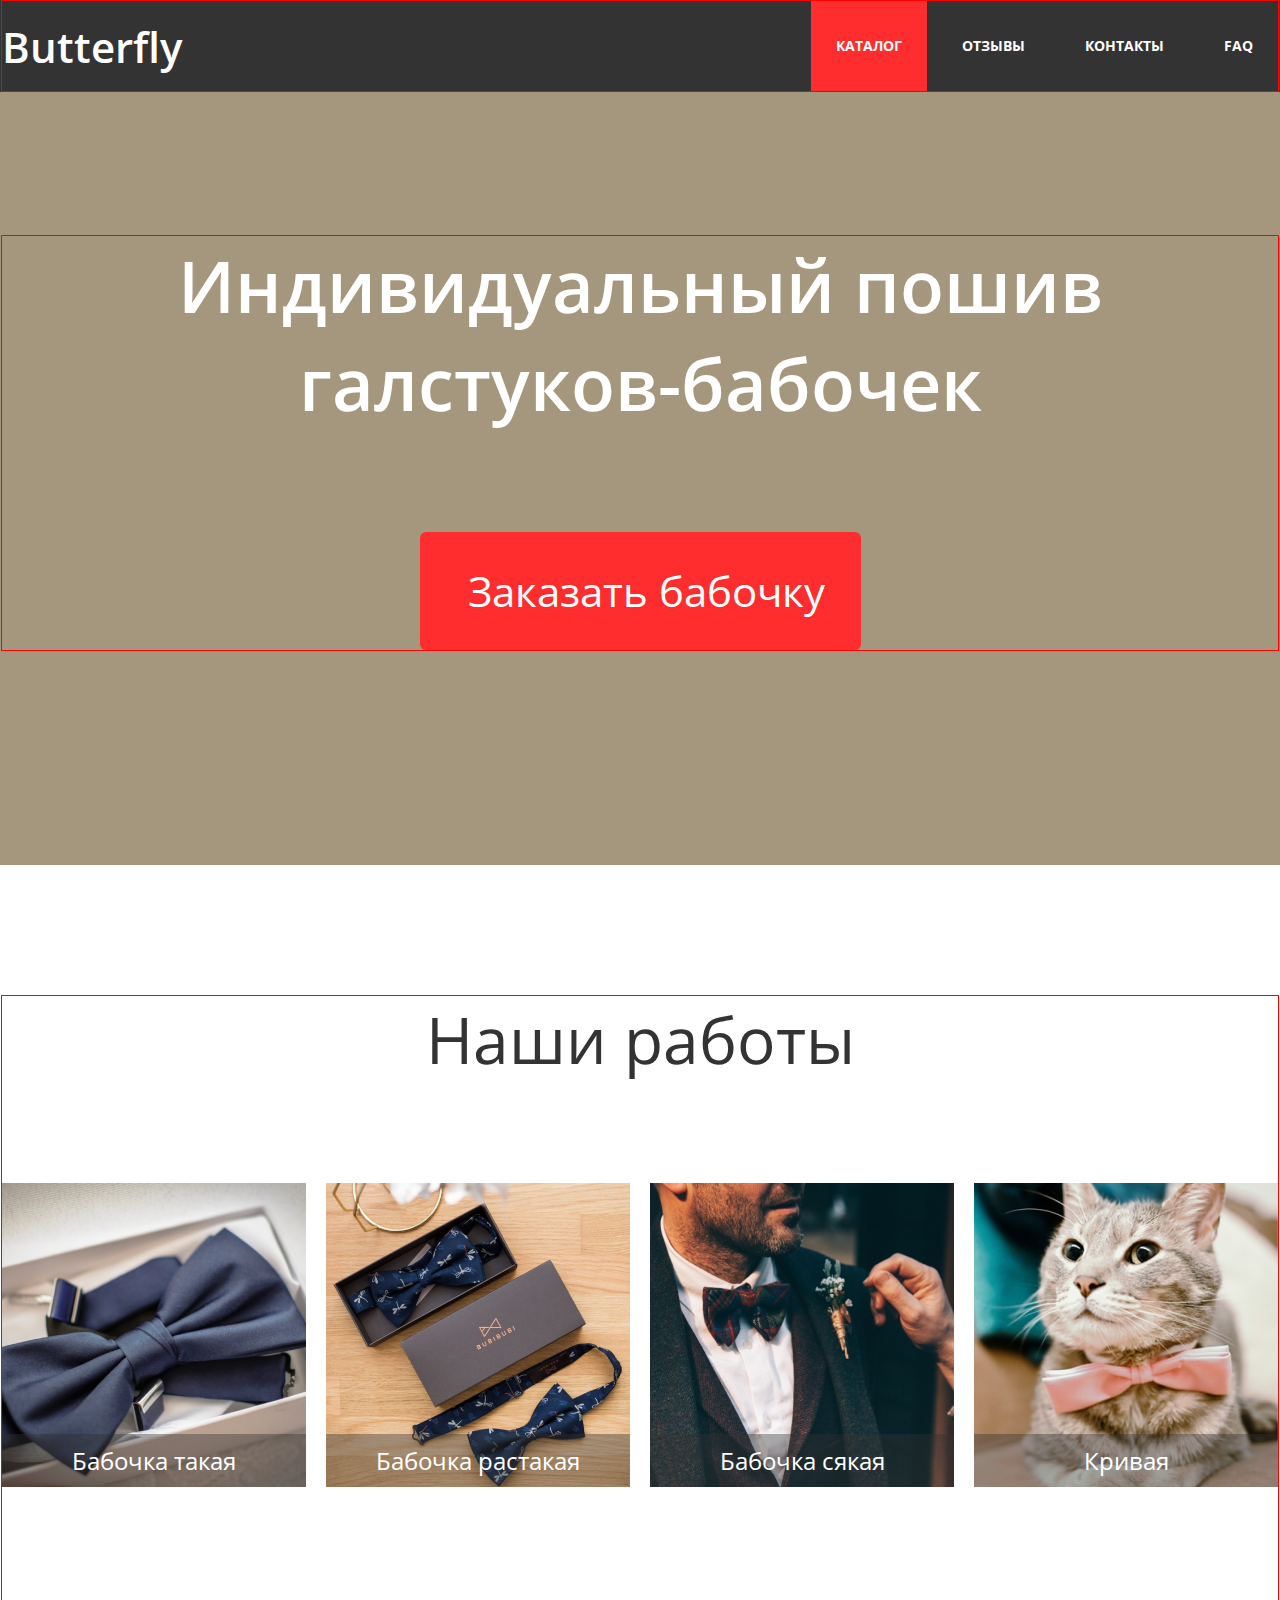
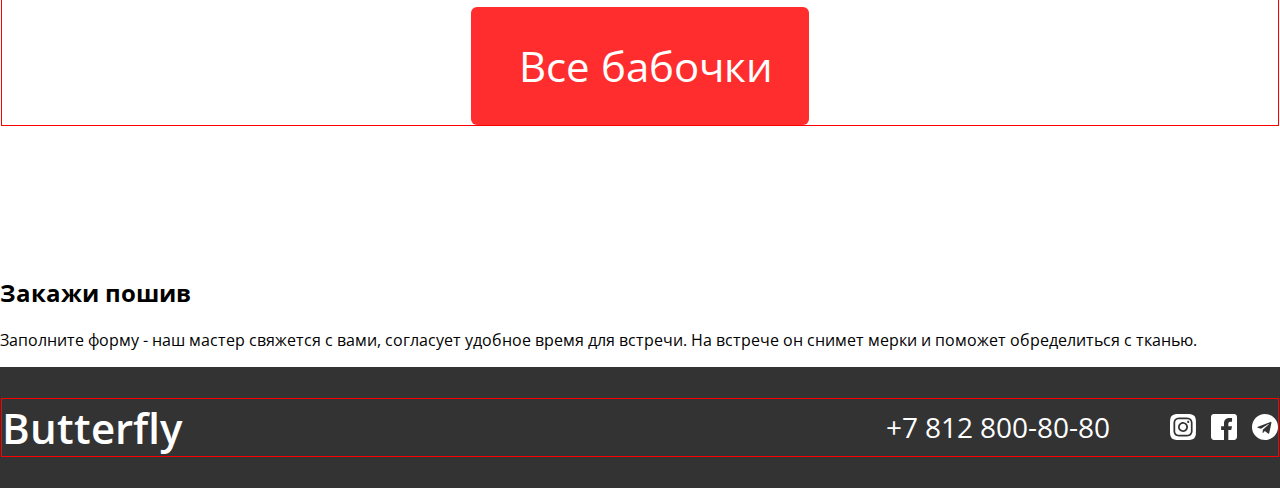
==== www/index.html @ 7765f3e4 "Доделал основную страницу,кроме блока с формой" ====
<!doctype html>
<html lang="ru">

<head>
  <meta charset="UTF-8">
  <meta name="viewport" content="width=device-width, initial-scale=1.0">
  <title>Butterfly</title>
  <link rel="stylesheet" href="style/style.css">
</head>

<body>
  <header class="header">
    <div class="header-inner">
      <div class="header-wrap">
        <a href="#" class="logo">Butterfly</a>
        <nav class="main-nav">
          <ul>
            <li><a href="">Каталог</a></li>
            <li><a href="">Отзывы</a></li>
            <li><a href="">Контакты</a></li>
            <li><a href="">FAQ</a></li>
          </ul>
        </nav>
      </div>
    </div>

  </header>

  <main>
    <section class="promo">
      <div class="promo-fade">
        <div class="promo-inner">
          <h1 class="promo-title">Индивидуальный пошив галстуков-бабочек</h1>
          <a href="#" class="btn">Заказать бабочку</a>
        </div>
      </div>

    </section>

    <section class="portfolio">
      <div class="portfolio-inner">
        <h2 class="portfolio-title">Наши работы</h2>
        <div class="portfolio-visual">
          <figure class="portfolio-figure">
            <img src="images/one-butterfly.png" alt="одна синяя галстук-бабочка" class="portfolio-image">
            <figcaption class="portfolio-desc">Бабочка такая</figcaption>
          </figure>
          <figure class="portfolio-figure">
            <img src="images/two-butterfly.jpg" alt="две синие галстук-бабочки" class="portfolio-image">
            <figcaption class="portfolio-desc">Бабочка растакая</figcaption>
          </figure>
          <figure class="portfolio-figure">
            <img src="images/men-butterfly.png" alt="мужчина в галстук-бабочке" class="portfolio-image">
            <figcaption class="portfolio-desc">Бабочка сякая</figcaption>
          </figure>
          <figure class="portfolio-figure">
            <img src="images/cat-butterfly.png" alt="кот в галстук-бабочке" class="portfolio-image">
            <figcaption class="portfolio-desc">Кривая</figcaption>
          </figure>
        </div>

      <a href="#" class="btn">Все бабочки</a>
      </div>
    </section>

    <section class="order">
      <h2>Закажи пошив</h2>
      <p>Заполните форму - наш мастер свяжется с вами, согласует удобное время для встречи. На встрече он снимет мерки и
        поможет обределиться с тканью.</p>

    </section>
  </main>



  <footer class="footer">
    <div class="footer-inner">
      <div class="footer-wrap">
        <a href="#" class="logo">Butterfly</a>
        <a href="tel: +78008000000" class="phone">+7 812 800-80-80</a>
        <ul class="social">
          <li class="social-item">
            <a href="#" class="social-link" style="background-image: url(images/icon-instagram.svg);">
              <span class="social-text">Наш аккаунт в Инстаграмм</span>
            </a>
          </li>
          <li class="social-item">
            <a href="#" class="social-link" style="background-image: url(images/icon-facebook.svg);">
              <span class="social-text">Наш аккаунт в Facebook</span>
            </a>
          </li>
          <li class="social-item">
            <a href="#" class="social-link" style="background-image: url(images/icon-telegram.svg);">
              <span class="social-text">Наш аккаунт в Telegram</span>
            </a>
          </li>
      </div>
    </div>

  </footer>

  <script src="scripts/script.js"></script>
</body>

</html>
---- www/style/style.css ----
/* open-sans-regular - latin_cyrillic */
@font-face {
  font-family: "Open Sans";
  font-style: normal;
  font-weight: 400;
  src: local(""), url("../fonts/open-sans-v27-latin_cyrillic-regular.woff2") format("woff2"), url("../fonts/open-sans-v27-latin_cyrillic-regular.woff") format("woff");
  /* Chrome 6+, Firefox 3.6+, IE 9+, Safari 5.1+ */
}
/* open-sans-600 - latin_cyrillic */
@font-face {
  font-family: "Open Sans";
  font-style: normal;
  font-weight: 600;
  src: local(""), url("../fonts/open-sans-v27-latin_cyrillic-600.woff2") format("woff2"), url("../fonts/open-sans-v27-latin_cyrillic-600.woff") format("woff");
  /* Chrome 6+, Firefox 3.6+, IE 9+, Safari 5.1+ */
}
/* open-sans-700 - latin_cyrillic */
@font-face {
  font-family: "Open Sans";
  font-style: normal;
  font-weight: 700;
  src: local(""), url("../fonts/open-sans-v27-latin_cyrillic-700.woff2") format("woff2"), url("../fonts/open-sans-v27-latin_cyrillic-700.woff") format("woff");
  /* Chrome 6+, Firefox 3.6+, IE 9+, Safari 5.1+ */
}
* {
  box-sizing: border-box;
}

body {
  margin: 0;
  font-family: "Open Sans", Arial, "Helvetica Neue", Helvetica, sans-serif;
}

img {
  display: block;
}

body {
  font-family: "Open Sans", Arial, "Helvetica Neue", Helvetica, sans-serif;
}

.header {
  position: fixed;
  top: 0;
  left: 0;
  z-index: 1000;
  width: 100%;
  background-color: #333333;
  color: #FFF;
}

.header-inner {
  width: 1278px;
  margin: 0 auto;
  border: 1px solid red;
}

.header-wrap {
  display: flex;
  align-items: center;
}

.logo {
  margin-right: auto;
  font-weight: 600;
  font-size: 42px;
  line-height: 57px;
  color: inherit;
  text-decoration: none;
}

.main-nav ul {
  display: flex;
  margin: 0;
  padding: 0;
  list-style: none;
}
.main-nav li {
  padding: 33px 25px;
  margin-left: 10px;
}
.main-nav li:first-child {
  margin-left: 0;
  background-color: #FF2D2D;
}
.main-nav a {
  font-weight: 700;
  font-size: 14px;
  line-height: 24px;
  color: inherit;
  text-decoration: none;
  text-transform: uppercase;
}

.promo {
  padding-top: 235px;
  padding-bottom: 214px;
  background-color: #a5977d;
  text-align: center;
}

.promo-inner {
  width: 1278px;
  margin: 0 auto;
  border: 1px solid red;
}

.promo-title {
  margin: 0 0 100px;
  font-weight: 600;
  font-size: 72px;
  line-height: 98px;
  color: #FFF;
}

.btn {
  display: inline-block;
  padding: 30px 36px 31px 48px;
  font-size: 42px;
  line-height: 57px;
  color: #FFF;
  background-color: #FF2D2D;
  border-radius: 6px;
  text-decoration: none;
}

.portfolio {
  padding: 130px 0;
  text-align: center;
}

.portfolio-inner {
  width: 1278px;
  margin: 0 auto;
  border: 1px solid red;
}

.portfolio-title {
  margin: 0;
  font-family: "Open Sans", Arial, "Helvetica Neue", Helvetica, sans-serif;
  font-weight: 400;
  font-size: 64px;
  line-height: 87px;
  text-align: center;
  color: #333333;
}

.portfolio-visual {
  display: flex;
  justify-content: space-between;
  margin-top: 100px;
  margin-bottom: 120px;
}

.portfolio-figure {
  position: relative;
  margin: 0;
}

.portfolio-desc {
  position: absolute;
  left: 0;
  bottom: 0;
  width: 100%;
  padding: 10px 15px;
  font-size: 24px;
  line-height: 33px;
  background-color: rgba(51, 51, 51, 0.4);
  color: #FFF;
}

.footer {
  padding: 31px 0;
  color: #FFF;
  background-color: #333333;
}

.footer-inner {
  width: 1278px;
  margin: 0 auto;
  border: 1px solid red;
}

.footer-wrap {
  display: flex;
  align-items: center;
}

.phone {
  margin-right: 45px;
  font-size: 28px;
  line-height: 38px;
  text-decoration: none;
  color: inherit;
}

.social {
  display: flex;
  padding: 0;
  margin: 0;
  list-style: none;
}

.social-link {
  display: block;
  margin-left: 15px;
  width: 26px;
  height: 26px;
  background-repeat: no-repeat;
  background-size: contain;
  background-position: center;
}

.social-text {
  opacity: 0;
  font-size: 1px;
}
/*# sourceMappingURL=[data-uri] */
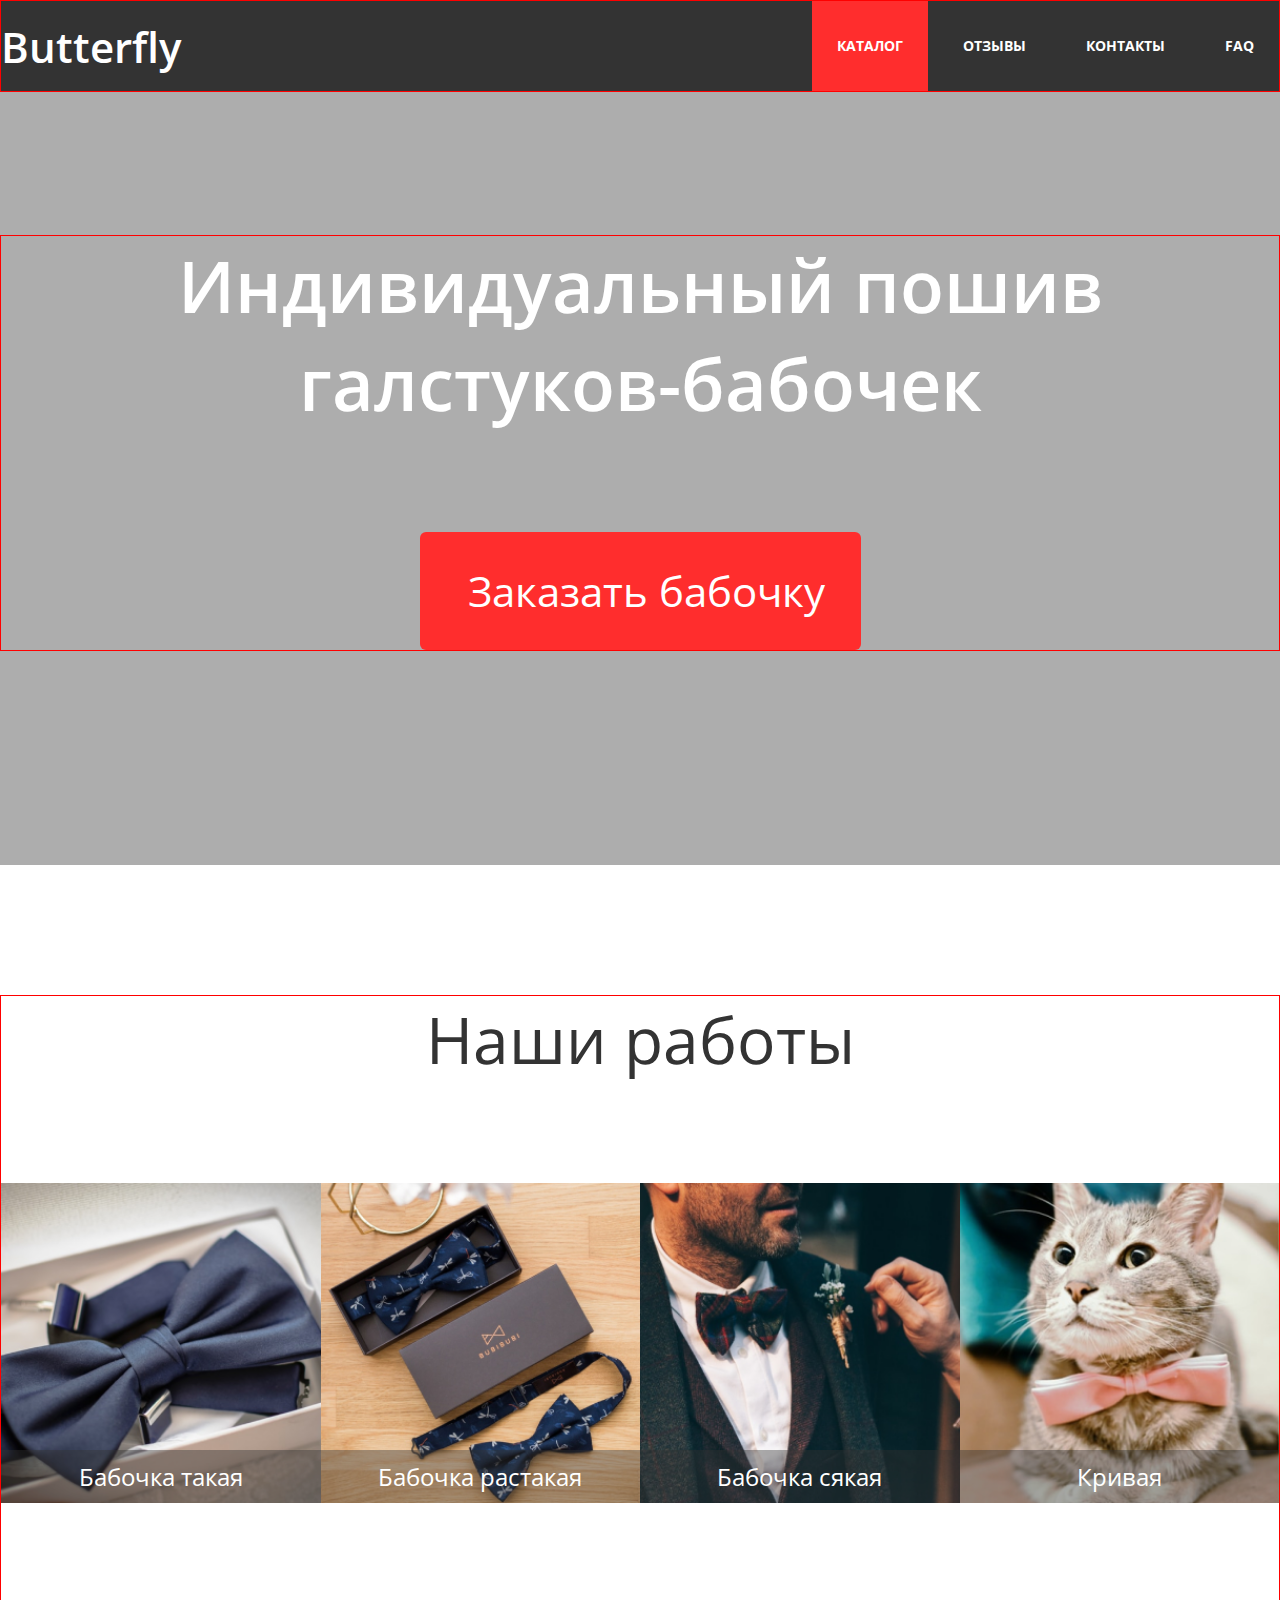
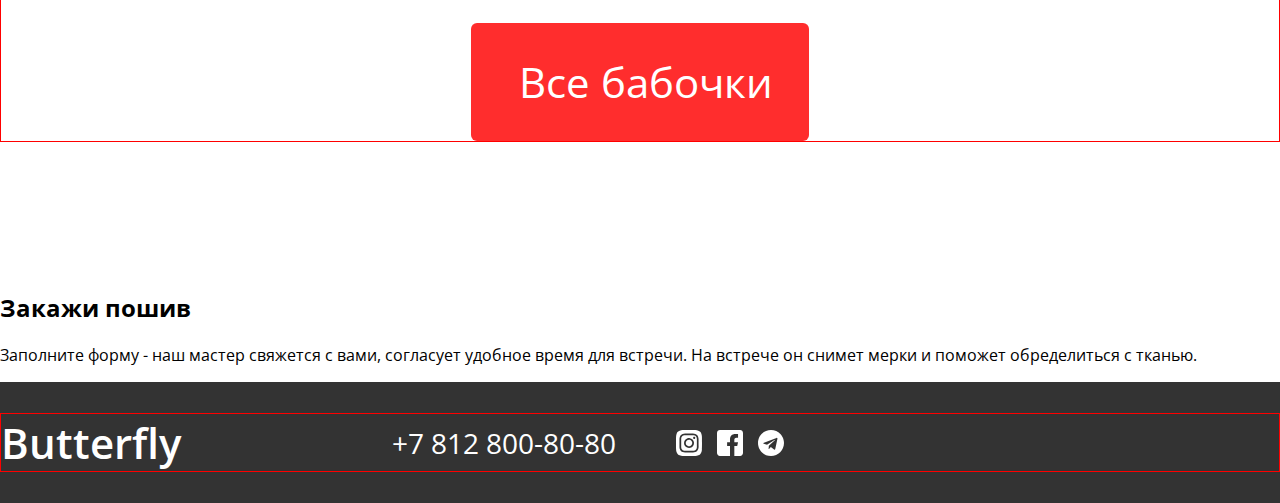
==== commit 9ea56cef: "сделал адаптив под планшет" ====
--- a/www/index.html
+++ b/www/index.html
@@ -21,6 +21,7 @@
             <li><a href="">FAQ</a></li>
           </ul>
         </nav>
+        <button class="burger">menu</button>
       </div>
     </div>
 
@@ -76,7 +77,7 @@
   <footer class="footer">
     <div class="footer-inner">
       <div class="footer-wrap">
-        <a href="#" class="logo">Butterfly</a>
+        <a href="#" class="logo logo-transparent">Butterfly</a>
         <a href="tel: +78008000000" class="phone">+7 812 800-80-80</a>
         <ul class="social">
           <li class="social-item">
--- a/www/style/style.css
+++ b/www/style/style.css
@@ -33,6 +33,7 @@
 
 img {
   display: block;
+  width: 100%;
 }
 
 body {
@@ -50,7 +51,7 @@
 }
 
 .header-inner {
-  width: 1278px;
+  max-width: 1293px;
   margin: 0 auto;
   border: 1px solid red;
 }
@@ -58,6 +59,15 @@
 .header-wrap {
   display: flex;
   align-items: center;
+}
+
+.burger {
+  display: none;
+}
+@media (max-width: 767px) {
+  .burger {
+    display: block;
+  }
 }
 
 .logo {
@@ -68,6 +78,23 @@
   color: inherit;
   text-decoration: none;
 }
+@media (max-width: 1279px) {
+  .logo {
+    margin-right: 122px;
+    font-size: 36px;
+    line-height: 49px;
+  }
+}
+@media (max-width: 767px) {
+  .logo {
+    font-size: 28px;
+    line-height: 38px;
+  }
+}
+
+.logo.logo-transparent {
+  margin-right: 211px;
+}
 
 .main-nav ul {
   display: flex;
@@ -93,14 +120,27 @@
 }
 
 .promo {
+  background-image: url(/images/bg-men-glasses.jpg);
+  background-repeat: no-repeat;
+  background-size: cover;
+  background-position: center;
+  text-align: center;
+}
+
+.promo-fade {
   padding-top: 235px;
   padding-bottom: 214px;
-  background-color: #a5977d;
-  text-align: center;
+  background: rgba(51, 51, 51, 0.4);
+}
+@media (max-width: 1279px) {
+  .promo-fade {
+    padding-top: 220px;
+    padding-bottom: 190px;
+  }
 }
 
 .promo-inner {
-  width: 1278px;
+  max-width: 1293px;
   margin: 0 auto;
   border: 1px solid red;
 }
@@ -112,9 +152,22 @@
   line-height: 98px;
   color: #FFF;
 }
+@media (max-width: 1279px) {
+  .promo-title {
+    font-size: 54px;
+    line-height: 74px;
+  }
+}
+@media (max-width: 767px) {
+  .promo-title {
+    font-size: 32px;
+    line-height: 44px;
+  }
+}
 
 .btn {
   display: inline-block;
+  text-align: center;
   padding: 30px 36px 31px 48px;
   font-size: 42px;
   line-height: 57px;
@@ -130,7 +183,7 @@
 }
 
 .portfolio-inner {
-  width: 1278px;
+  max-width: 1293px;
   margin: 0 auto;
   border: 1px solid red;
 }
@@ -144,6 +197,18 @@
   text-align: center;
   color: #333333;
 }
+@media (max-width: 1279px) {
+  .portfolio-title {
+    font-size: 60px;
+    line-height: 82px;
+  }
+}
+@media (max-width: 767px) {
+  .portfolio-title {
+    font-size: 36px;
+    line-height: 49px;
+  }
+}
 
 .portfolio-visual {
   display: flex;
@@ -151,8 +216,16 @@
   margin-top: 100px;
   margin-bottom: 120px;
 }
+@media (max-width: 1279px) {
+  .portfolio-visual {
+    display: flex;
+    flex-wrap: wrap;
+    margin: 80px 0;
+  }
+}
 
 .portfolio-figure {
+  flex-basis: 50%;
   position: relative;
   margin: 0;
 }
@@ -176,7 +249,7 @@
 }
 
 .footer-inner {
-  width: 1278px;
+  max-width: 1293px;
   margin: 0 auto;
   border: 1px solid red;
 }
@@ -192,6 +265,11 @@
   line-height: 38px;
   text-decoration: none;
   color: inherit;
+}
+@media (max-width: 1279px) {
+  .phone {
+    margin-right: 35px;
+  }
 }
 
 .social {
@@ -215,4 +293,4 @@
   opacity: 0;
   font-size: 1px;
 }
-/*# sourceMappingURL=[data-uri] */
+/*# sourceMappingURL=[data-uri] */
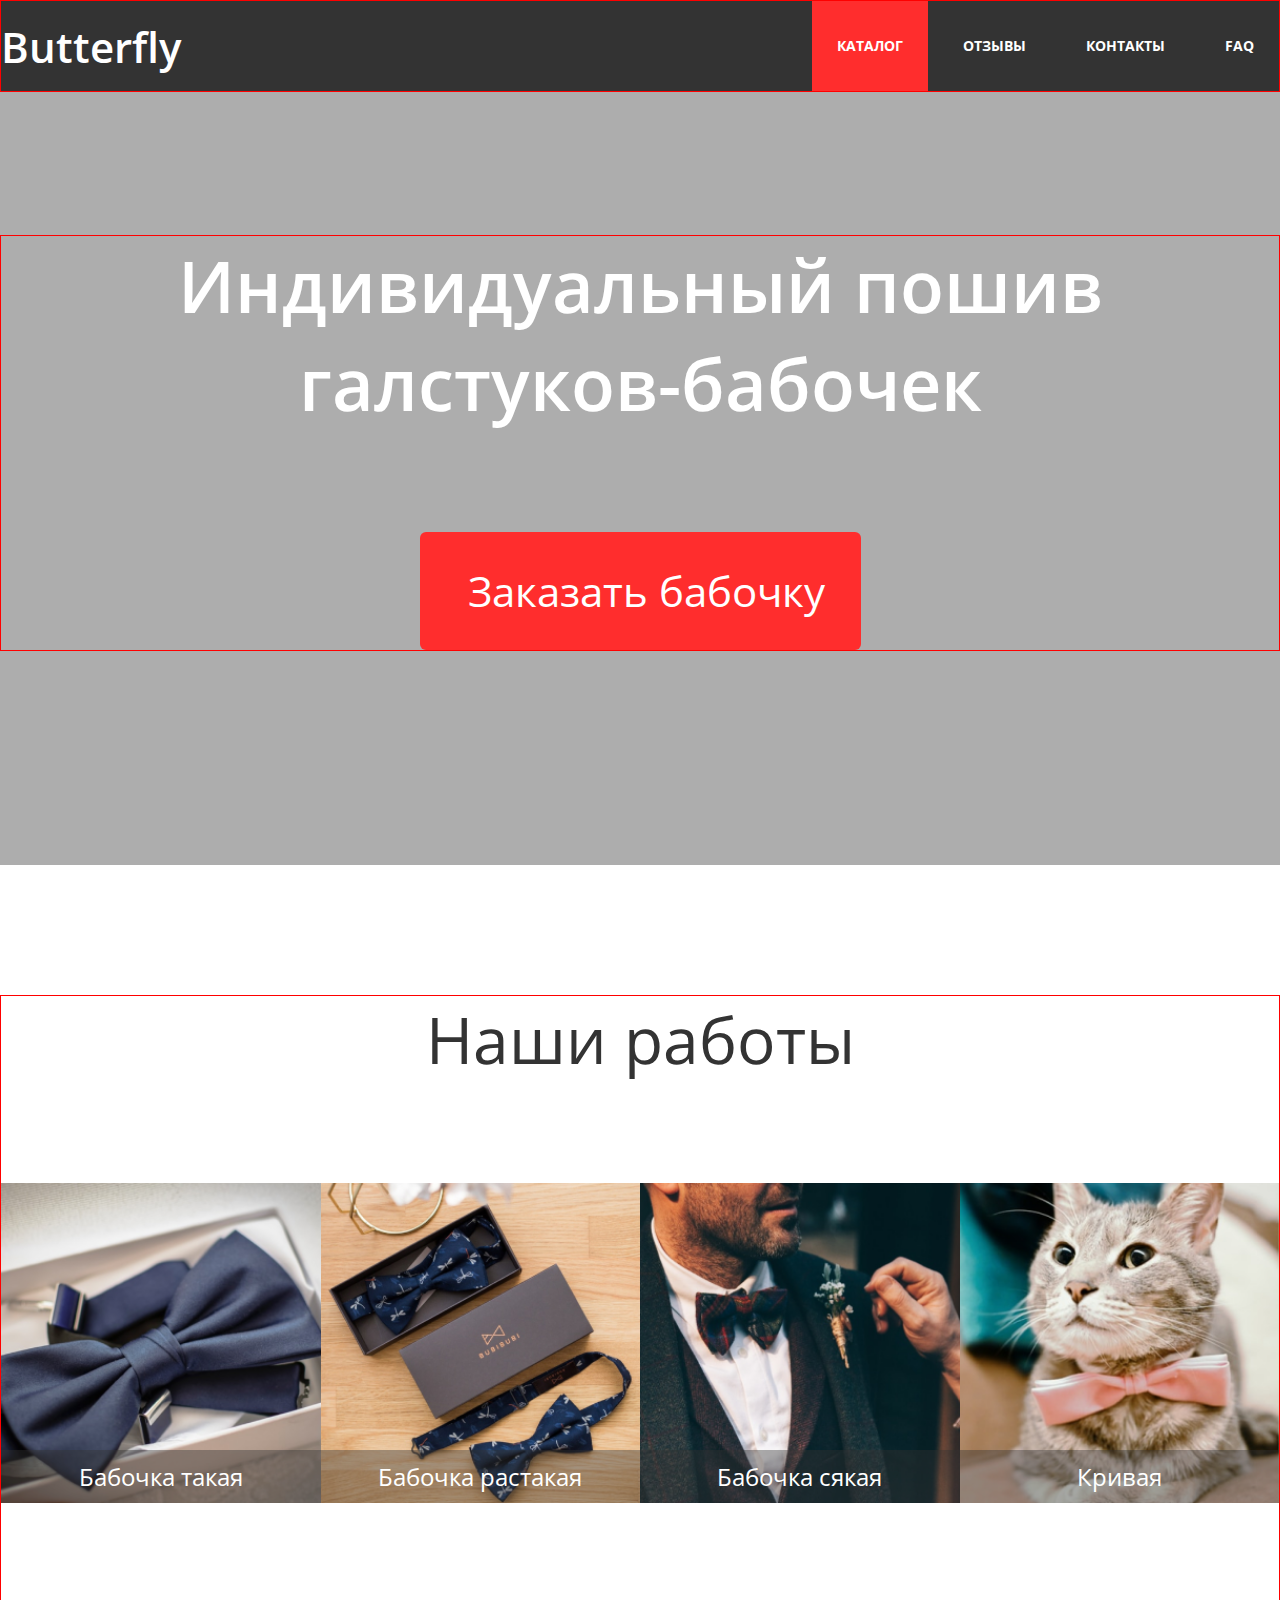
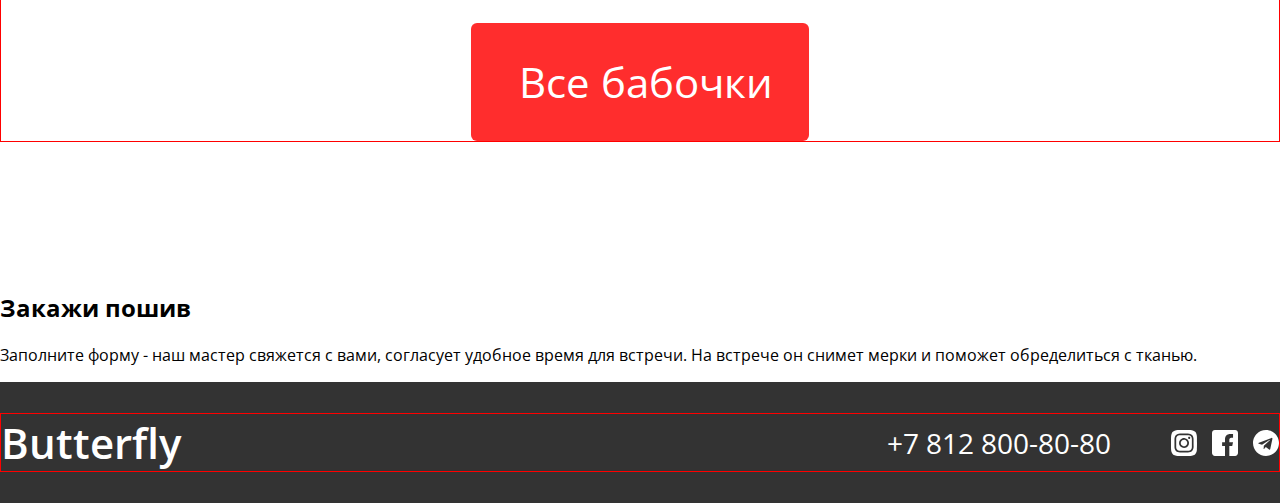
==== commit 0738cd1b: "почти закончил адаптив под моб.устр-ва" ====
--- a/www/index.html
+++ b/www/index.html
@@ -77,7 +77,7 @@
   <footer class="footer">
     <div class="footer-inner">
       <div class="footer-wrap">
-        <a href="#" class="logo logo-transparent">Butterfly</a>
+        <a href="#" class="logo">Butterfly</a>
         <a href="tel: +78008000000" class="phone">+7 812 800-80-80</a>
         <ul class="social">
           <li class="social-item">
--- a/www/style/style.css
+++ b/www/style/style.css
@@ -67,6 +67,7 @@
 @media (max-width: 767px) {
   .burger {
     display: block;
+    margin-left: auto;
   }
 }
 
@@ -80,35 +81,60 @@
 }
 @media (max-width: 1279px) {
   .logo {
-    margin-right: 122px;
     font-size: 36px;
     line-height: 49px;
   }
 }
 @media (max-width: 767px) {
   .logo {
+    margin: 0;
     font-size: 28px;
     line-height: 38px;
   }
 }
 
-.logo.logo-transparent {
-  margin-right: 211px;
-}
-
+@media (max-width: 767px) {
+  .main-nav {
+    position: absolute;
+    display: none;
+    top: 100%;
+    left: 0;
+    width: 100%;
+    padding: 15px 0 25px;
+    background-color: #333333;
+  }
+}
 .main-nav ul {
   display: flex;
   margin: 0;
   padding: 0;
   list-style: none;
+}
+@media (max-width: 767px) {
+  .main-nav ul {
+    display: initial;
+    text-align: center;
+  }
 }
 .main-nav li {
   padding: 33px 25px;
   margin-left: 10px;
 }
+@media (max-width: 767px) {
+  .main-nav li {
+    padding: 8px 25px;
+    margin-top: 10px;
+    margin-left: 0;
+  }
+}
 .main-nav li:first-child {
   margin-left: 0;
   background-color: #FF2D2D;
+}
+@media (max-width: 767px) {
+  .main-nav li:first-child {
+    background-color: #333333;
+  }
 }
 .main-nav a {
   font-weight: 700;
@@ -138,6 +164,12 @@
     padding-bottom: 190px;
   }
 }
+@media (max-width: 767px) {
+  .promo-fade {
+    padding-top: 145px;
+    padding-bottom: 100px;
+  }
+}
 
 .promo-inner {
   max-width: 1293px;
@@ -162,6 +194,7 @@
   .promo-title {
     font-size: 32px;
     line-height: 44px;
+    margin-bottom: 80px;
   }
 }
 
@@ -176,10 +209,27 @@
   border-radius: 6px;
   text-decoration: none;
 }
+@media (max-width: 767px) {
+  .btn {
+    padding: 20px 14px;
+    font-size: 24px;
+    line-height: 33px;
+  }
+}
 
 .portfolio {
   padding: 130px 0;
   text-align: center;
+}
+@media (max-width: 1279px) {
+  .portfolio {
+    padding: 120px 0;
+  }
+}
+@media (max-width: 767px) {
+  .portfolio {
+    padding: 90px 0;
+  }
 }
 
 .portfolio-inner {
@@ -223,11 +273,22 @@
     margin: 80px 0;
   }
 }
+@media (max-width: 767px) {
+  .portfolio-visual {
+    display: block;
+    margin: 60px 0;
+  }
+}
 
 .portfolio-figure {
   flex-basis: 50%;
   position: relative;
   margin: 0;
+}
+@media (max-width: 767px) {
+  .portfolio-figure {
+    margin-top: 20px;
+  }
 }
 
 .portfolio-desc {
@@ -241,11 +302,26 @@
   background-color: rgba(51, 51, 51, 0.4);
   color: #FFF;
 }
+@media (max-width: 1279px) {
+  .portfolio-desc {
+    padding: 20px 0;
+  }
+}
+@media (max-width: 767px) {
+  .portfolio-desc {
+    padding: 20px 0;
+  }
+}
 
 .footer {
   padding: 31px 0;
   color: #FFF;
   background-color: #333333;
+}
+@media (max-width: 767px) {
+  .footer {
+    padding-bottom: 35px;
+  }
 }
 
 .footer-inner {
@@ -257,6 +333,11 @@
 .footer-wrap {
   display: flex;
   align-items: center;
+}
+@media (max-width: 767px) {
+  .footer-wrap {
+    flex-direction: column;
+  }
 }
 
 .phone {
@@ -269,6 +350,12 @@
 @media (max-width: 1279px) {
   .phone {
     margin-right: 35px;
+  }
+}
+@media (max-width: 767px) {
+  .phone {
+    margin: 0;
+    padding-bottom: 15px;
   }
 }
 
@@ -293,4 +380,4 @@
   opacity: 0;
   font-size: 1px;
 }
-/*# sourceMappingURL=[data-uri] */
+/*# sourceMappingURL=[data-uri] */
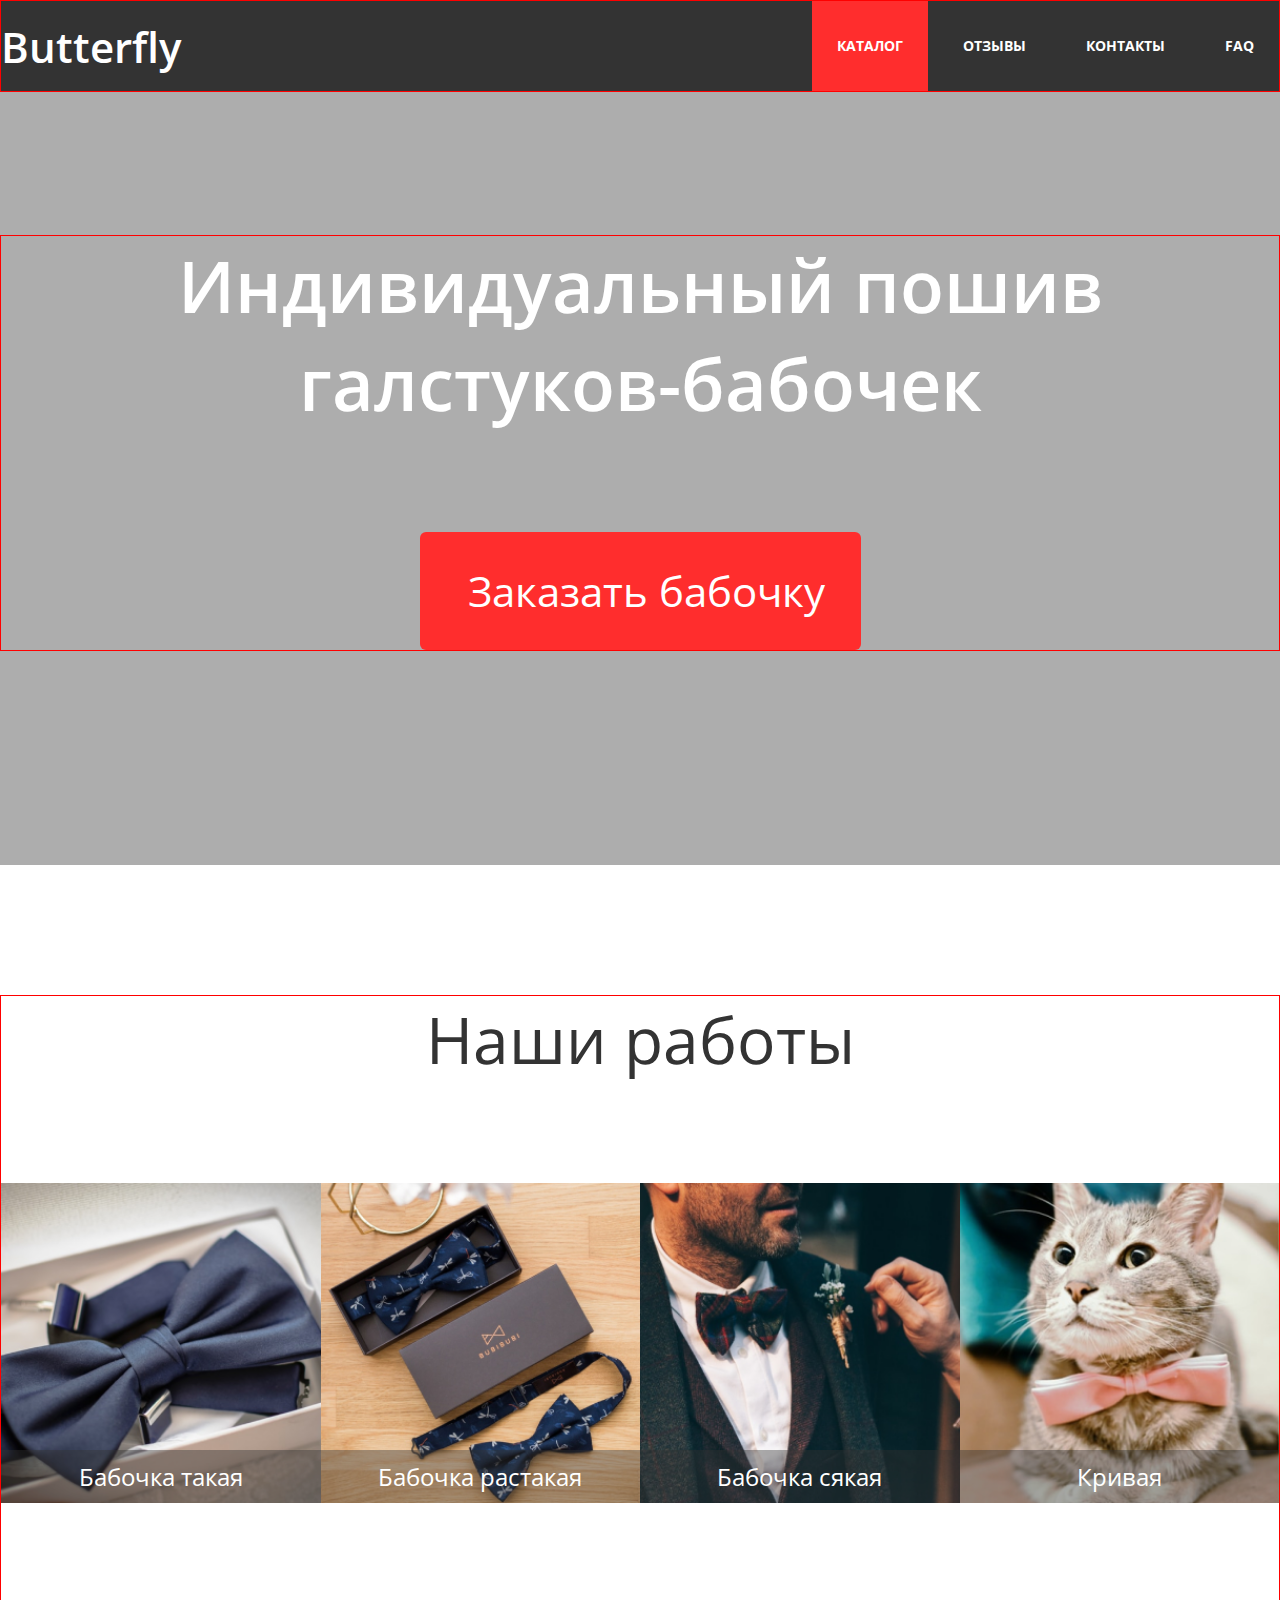
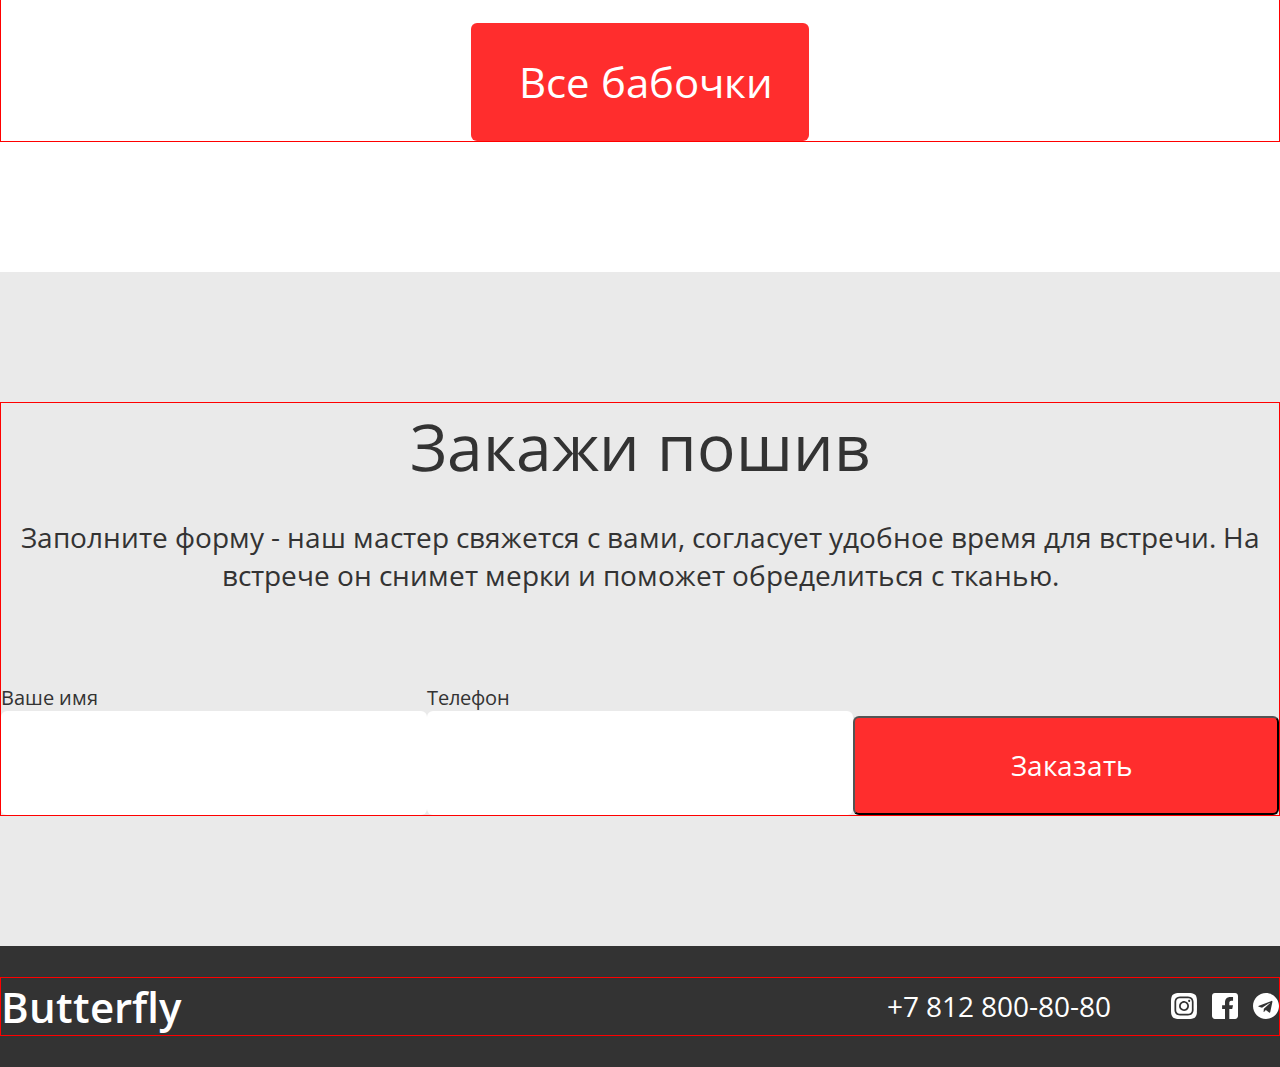
==== commit 985e062c: "Блок с формой.начало" ====
--- a/www/index.html
+++ b/www/index.html
@@ -65,9 +65,25 @@
     </section>
 
     <section class="order">
-      <h2>Закажи пошив</h2>
-      <p>Заполните форму - наш мастер свяжется с вами, согласует удобное время для встречи. На встрече он снимет мерки и
-        поможет обределиться с тканью.</p>
+      <div class="order-inner">
+        <h2 class="order-title">Закажи пошив</h2>
+        <p class="order-text">Заполните форму - наш мастер свяжется с вами, согласует удобное время для встречи. На встрече он снимет мерки и
+          поможет обределиться с тканью.</p>
+        <form action="#" class="form">
+          <div class="form-field form-field-third">
+            <label for="name" class="form-label">Ваше имя</label>
+            <input id="name" type="text" class="form-input">
+          </div>
+          <div class="form-field form-field-third">
+            <label for="phone" class="form-label">Телефон</label>
+            <input id="phone" type="text" class="form-input">
+          </div>
+          <div class="form-field form-field-third">
+            <button type="submit" class="btn btn-form">Заказать</button>
+          </div>
+        </form>
+      </div>
+
 
     </section>
   </main>
--- a/www/style/style.css
+++ b/www/style/style.css
@@ -67,7 +67,7 @@
 @media (max-width: 767px) {
   .burger {
     display: block;
-    margin-left: auto;
+    margin: 20px 0 20px auto;
   }
 }
 
@@ -217,6 +217,16 @@
   }
 }
 
+.btn-form {
+  position: absolute;
+  bottom: 0;
+  font-family: "Open Sans", Arial, "Helvetica Neue", Helvetica, sans-serif;
+  width: 100%;
+  font-size: 28px;
+  line-height: 34px;
+  bottom: none;
+}
+
 .portfolio {
   padding: 130px 0;
   text-align: center;
@@ -311,6 +321,81 @@
   .portfolio-desc {
     padding: 20px 0;
   }
+}
+
+.order {
+  padding: 130px 0;
+  background-color: rgba(51, 51, 51, 0.1);
+}
+
+.order-inner {
+  max-width: 1293px;
+  margin: 0 auto;
+  border: 1px solid red;
+}
+
+.order-title {
+  margin: 0;
+  font-family: "Open Sans", Arial, "Helvetica Neue", Helvetica, sans-serif;
+  font-weight: 400;
+  font-size: 64px;
+  line-height: 87px;
+  text-align: center;
+  color: #333333;
+}
+@media (max-width: 1279px) {
+  .order-title {
+    font-size: 60px;
+    line-height: 82px;
+  }
+}
+@media (max-width: 767px) {
+  .order-title {
+    font-size: 36px;
+    line-height: 49px;
+  }
+}
+
+.order-text {
+  font-size: 28px;
+  line-height: 38px;
+  text-align: center;
+  color: #333333;
+}
+
+.form {
+  display: flex;
+  flex-wrap: wrap;
+  width: 100%;
+  margin-top: 90px;
+}
+
+.form-field {
+  position: relative;
+  padding: 0;
+}
+
+.form-field-third {
+  flex-basis: 33.33%;
+}
+
+.form-label {
+  margin-bottom: 8px;
+  font-size: 20px;
+  line-height: 27px;
+  color: #333333;
+}
+
+.form-input {
+  width: 100%;
+  padding: 35px;
+  font-family: "Open Sans", Arial, "Helvetica Neue", Helvetica, sans-serif;
+  font-size: 28px;
+  line-height: 34px;
+  background-color: #FFF;
+  color: #333333;
+  border: none;
+  border-radius: 6px;
 }
 
 .footer {
@@ -355,6 +440,7 @@
 @media (max-width: 767px) {
   .phone {
     margin: 0;
+    padding-top: 30px;
     padding-bottom: 15px;
   }
 }
@@ -380,4 +466,4 @@
   opacity: 0;
   font-size: 1px;
 }
-/*# sourceMappingURL=[data-uri] */
+/*# sourceMappingURL=[data-uri] */
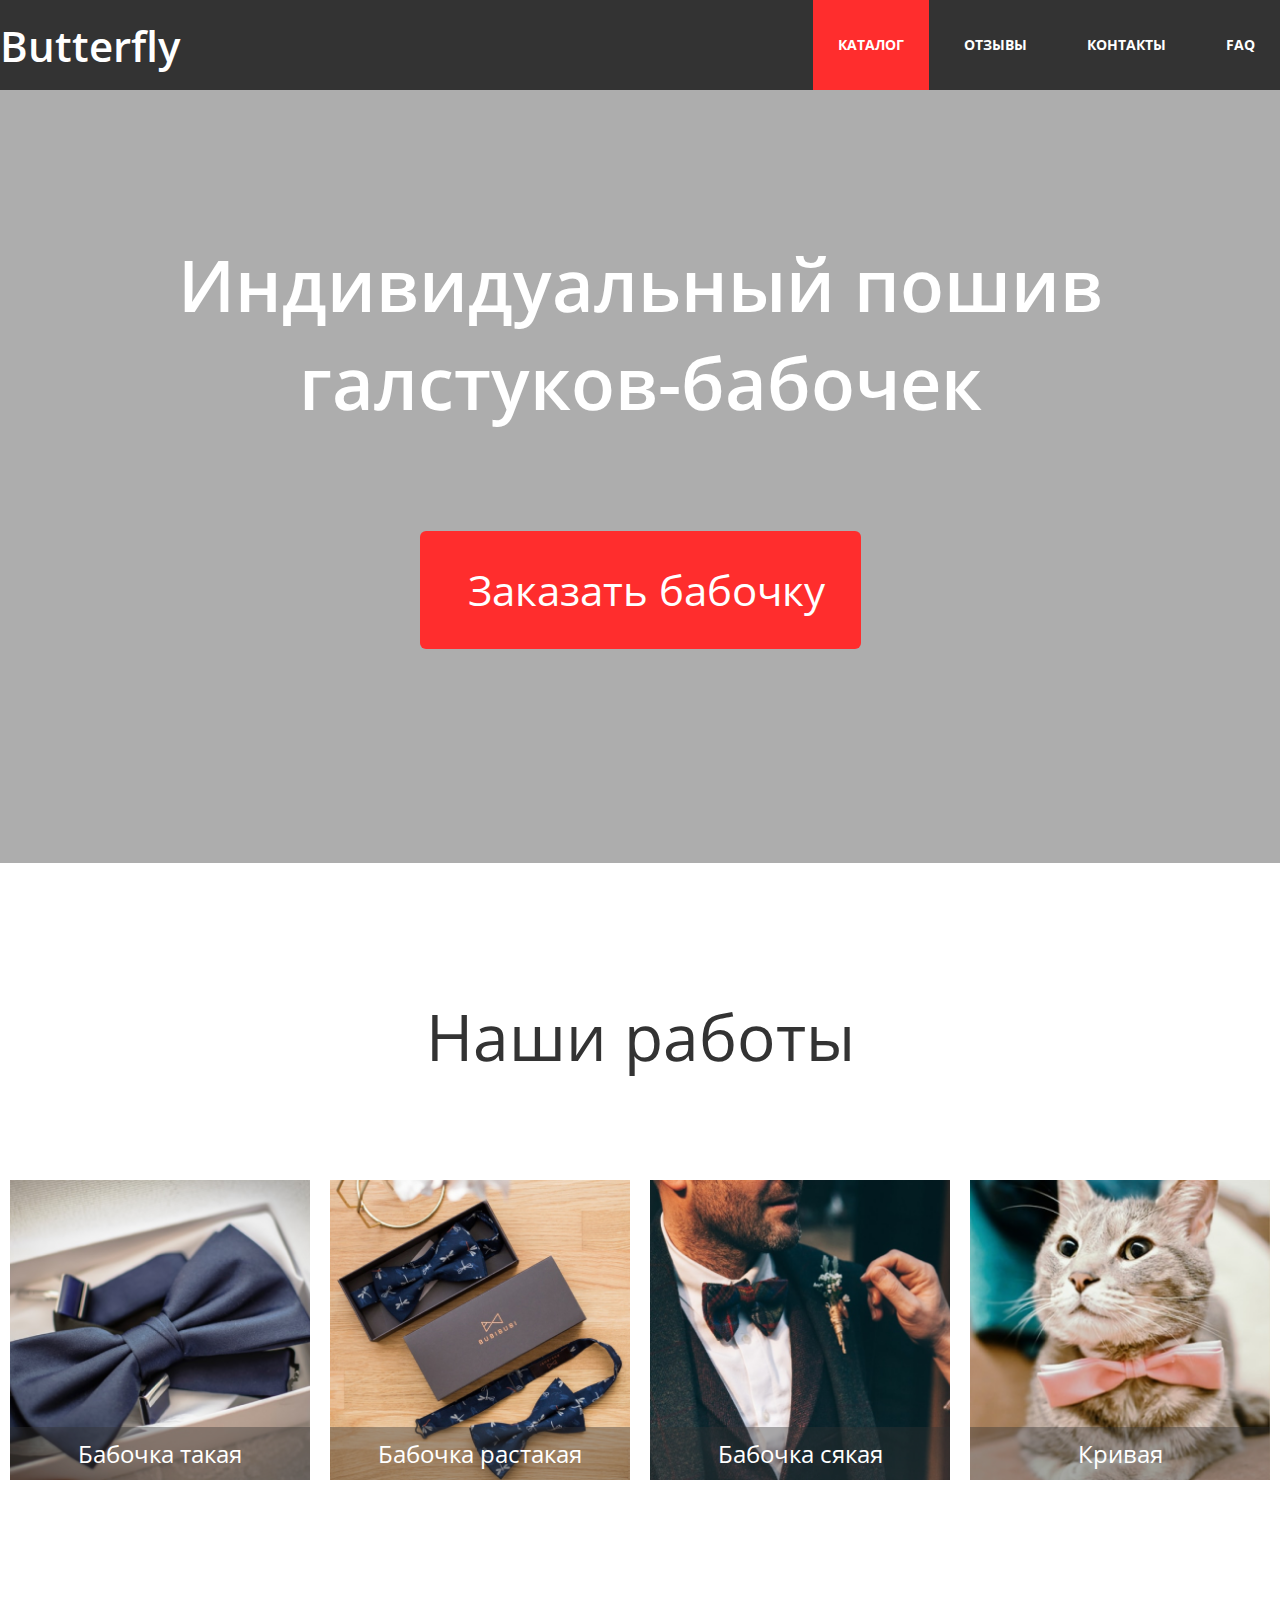
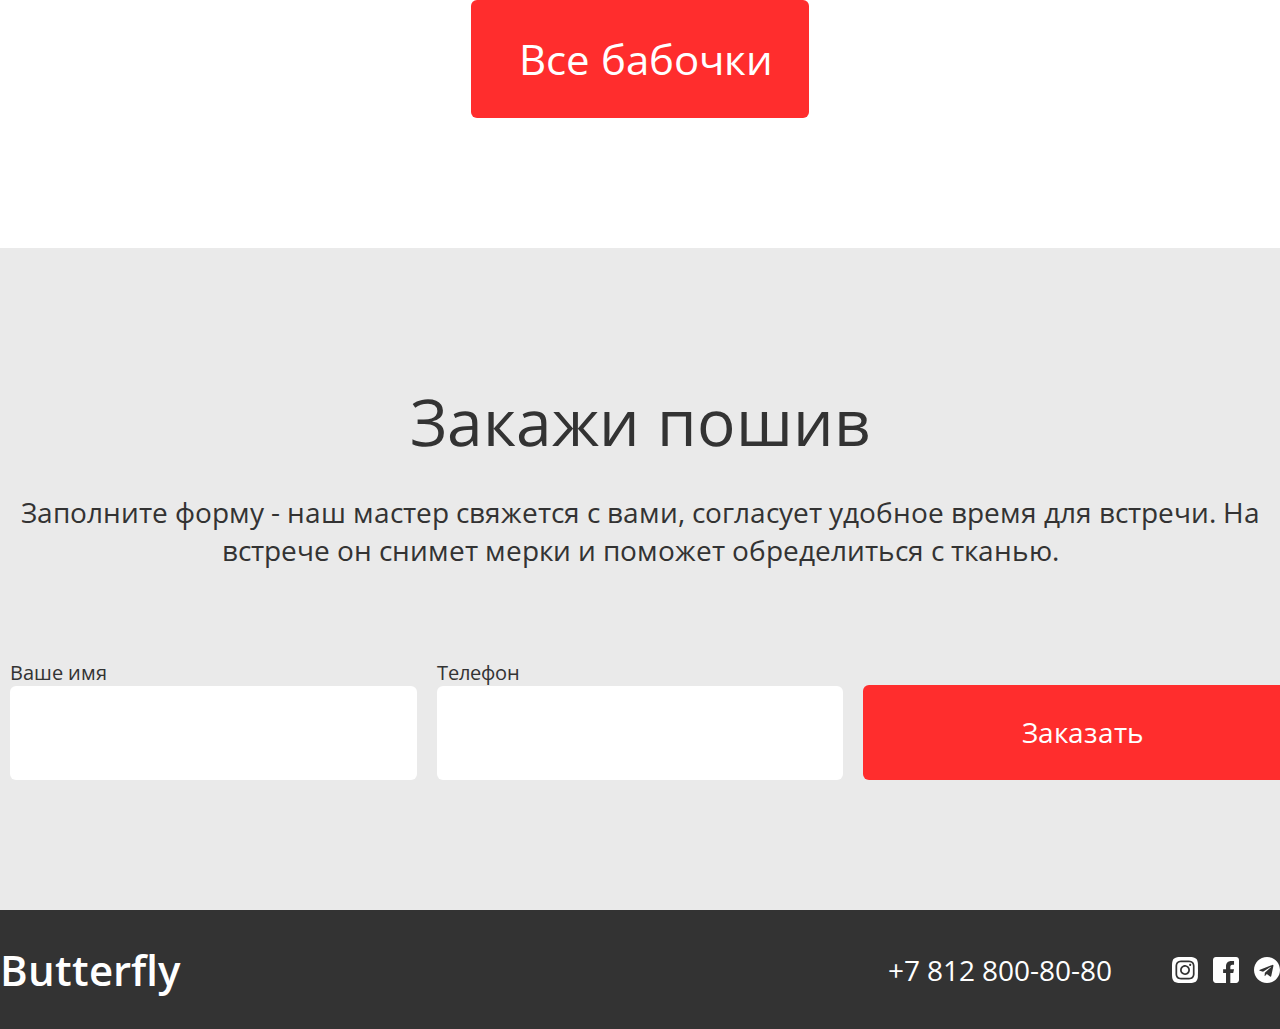
==== commit ceff32f8: "полностью закончил и адаптировал главную страницу butterfly-shop" ====
--- a/www/index.html
+++ b/www/index.html
@@ -60,7 +60,7 @@
           </figure>
         </div>
 
-      <a href="#" class="btn">Все бабочки</a>
+      <a href="#" class="btn">       Все бабочки       </a>
       </div>
     </section>
 
@@ -70,11 +70,11 @@
         <p class="order-text">Заполните форму - наш мастер свяжется с вами, согласует удобное время для встречи. На встрече он снимет мерки и
           поможет обределиться с тканью.</p>
         <form action="#" class="form">
-          <div class="form-field form-field-third">
+          <div class="form-field form-field-half">
             <label for="name" class="form-label">Ваше имя</label>
             <input id="name" type="text" class="form-input">
           </div>
-          <div class="form-field form-field-third">
+          <div class="form-field form-field-half">
             <label for="phone" class="form-label">Телефон</label>
             <input id="phone" type="text" class="form-input">
           </div>
--- a/www/style/style.css
+++ b/www/style/style.css
@@ -53,7 +53,6 @@
 .header-inner {
   max-width: 1293px;
   margin: 0 auto;
-  border: 1px solid red;
 }
 
 .header-wrap {
@@ -174,7 +173,6 @@
 .promo-inner {
   max-width: 1293px;
   margin: 0 auto;
-  border: 1px solid red;
 }
 
 .promo-title {
@@ -224,7 +222,14 @@
   width: 100%;
   font-size: 28px;
   line-height: 34px;
-  bottom: none;
+  border: none;
+}
+@media (max-width: 1279px) {
+  .btn-form {
+    position: relative;
+    margin-top: 40px;
+    top: 0;
+  }
 }
 
 .portfolio {
@@ -245,7 +250,6 @@
 .portfolio-inner {
   max-width: 1293px;
   margin: 0 auto;
-  border: 1px solid red;
 }
 
 .portfolio-title {
@@ -293,10 +297,20 @@
 .portfolio-figure {
   flex-basis: 50%;
   position: relative;
-  margin: 0;
-}
-@media (max-width: 767px) {
+  margin: 0 10px;
+}
+@media (max-width: 1279px) {
   .portfolio-figure {
+    flex-basis: 50%;
+    margin: 10px;
+    margin-left: -10px;
+    margin-right: -10px;
+  }
+}
+@media (max-width: 767px) {
+  .portfolio-figure {
+    margin-left: 0;
+    margin-right: 0;
     margin-top: 20px;
   }
 }
@@ -331,7 +345,6 @@
 .order-inner {
   max-width: 1293px;
   margin: 0 auto;
-  border: 1px solid red;
 }
 
 .order-title {
@@ -362,6 +375,12 @@
   text-align: center;
   color: #333333;
 }
+@media (max-width: 767px) {
+  .order-text {
+    font-size: 18px;
+    line-height: 25px;
+  }
+}
 
 .form {
   display: flex;
@@ -371,12 +390,35 @@
 }
 
 .form-field {
+  flex-basis: 33.33%;
+  padding-left: 10px;
+  padding-right: 10px;
+}
+@media (max-width: 1279px) {
+  .form-field {
+    flex-basis: 50%;
+  }
+}
+@media (max-width: 767px) {
+  .form-field {
+    flex-basis: 100%;
+  }
+}
+
+@media (max-width: 767px) {
+  .form-field-half {
+    padding: 0;
+  }
+}
+
+.form-field-third {
   position: relative;
-  padding: 0;
-}
-
-.form-field-third {
-  flex-basis: 33.33%;
+}
+@media (max-width: 1279px) {
+  .form-field-third {
+    flex-basis: 100%;
+    padding: 0;
+  }
 }
 
 .form-label {
@@ -388,7 +430,7 @@
 
 .form-input {
   width: 100%;
-  padding: 35px;
+  padding: 30px;
   font-family: "Open Sans", Arial, "Helvetica Neue", Helvetica, sans-serif;
   font-size: 28px;
   line-height: 34px;
@@ -412,7 +454,6 @@
 .footer-inner {
   max-width: 1293px;
   margin: 0 auto;
-  border: 1px solid red;
 }
 
 .footer-wrap {
@@ -466,4 +507,4 @@
   opacity: 0;
   font-size: 1px;
 }
-/*# sourceMappingURL=[data-uri] */
+/*# sourceMappingURL=[data-uri] */
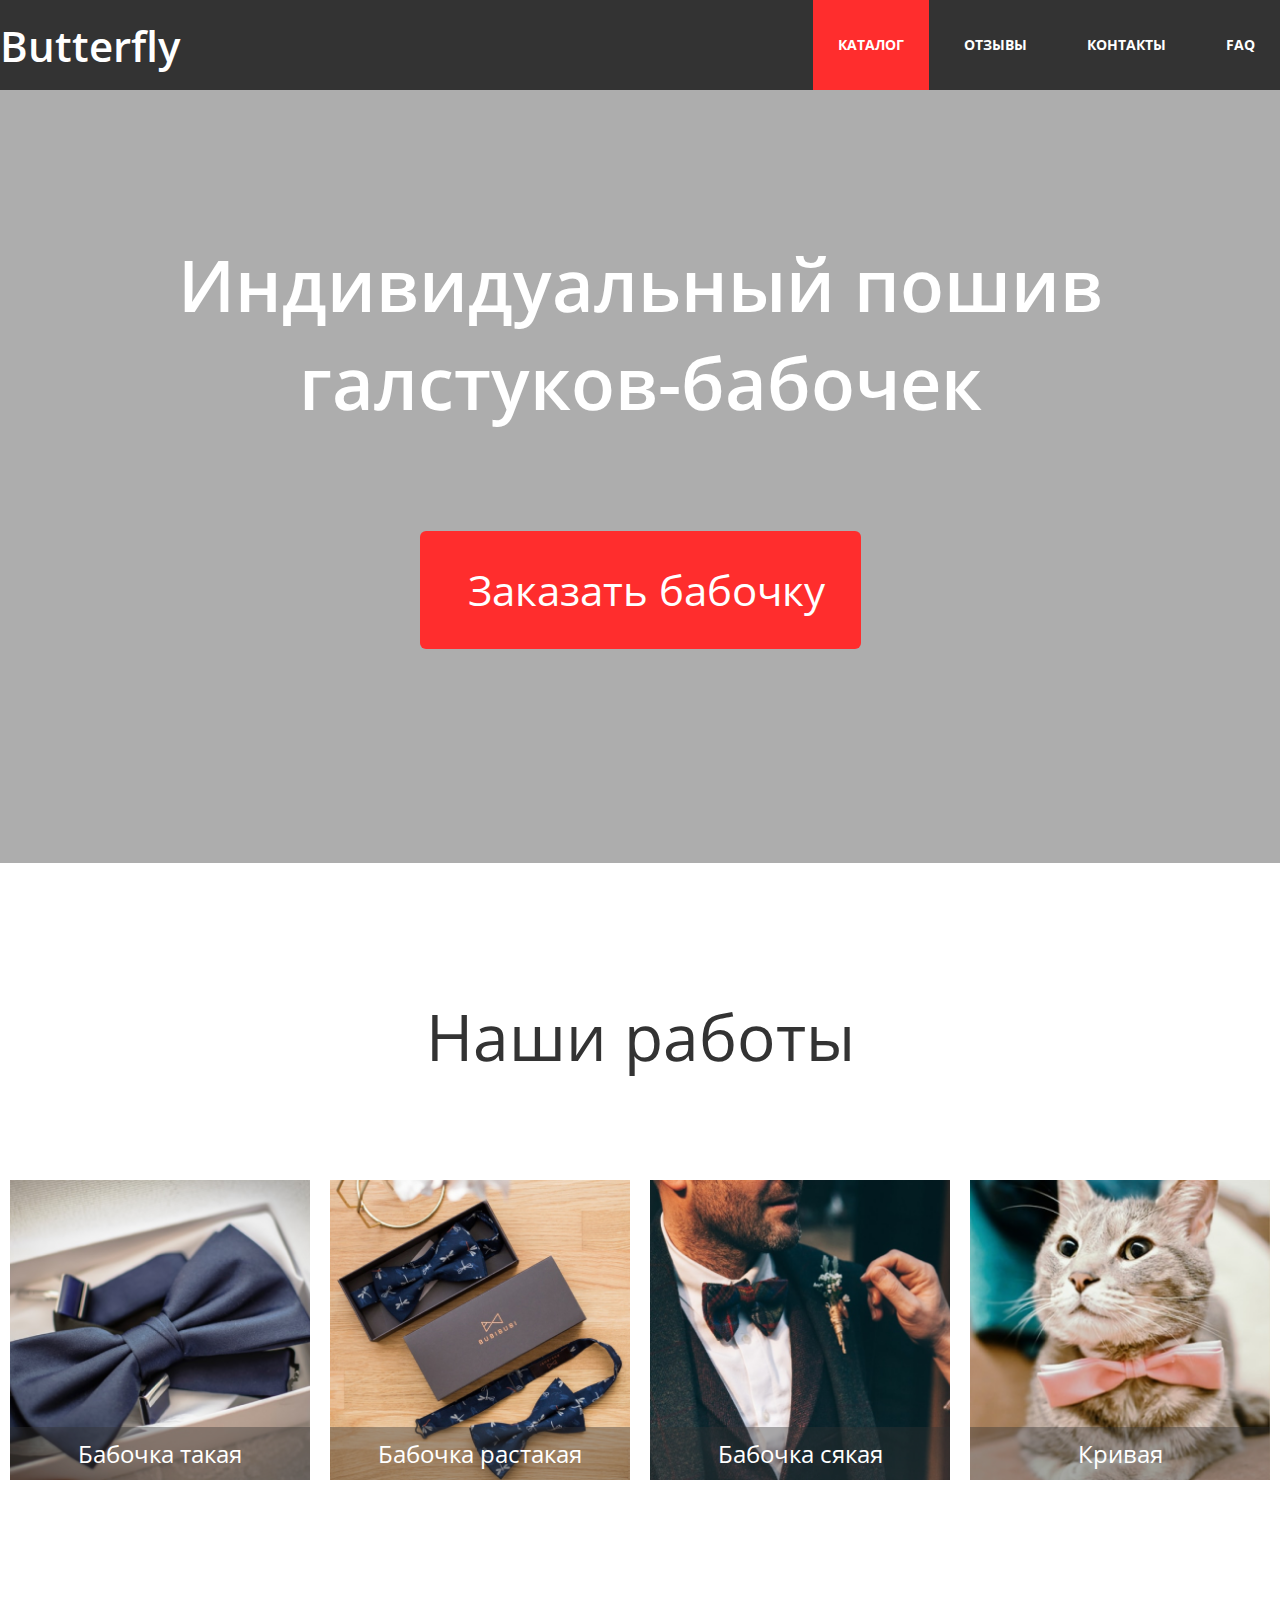
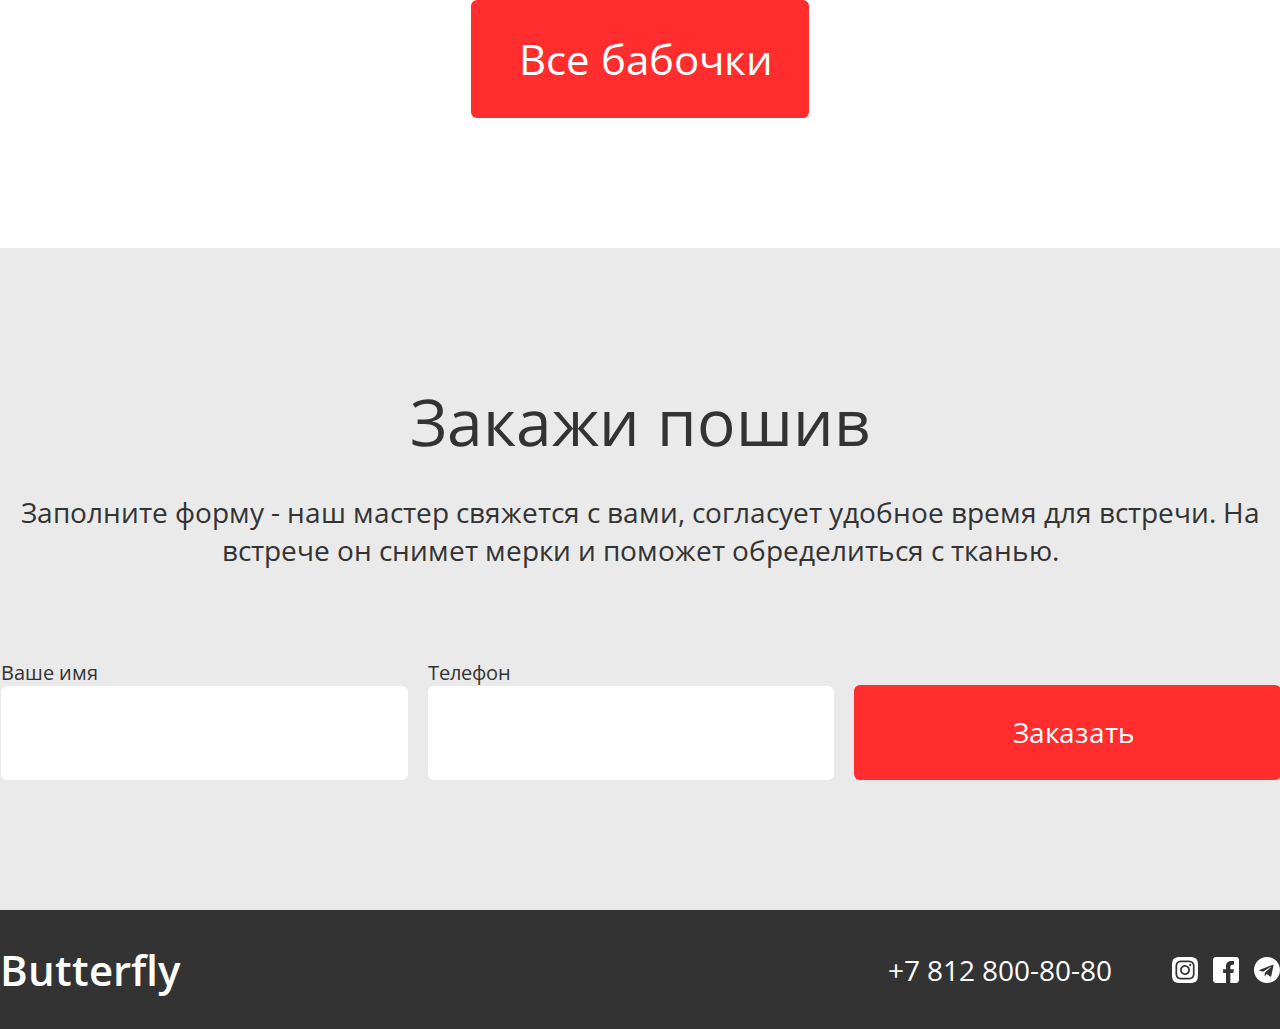
==== commit 43e58c05: "сделал аккардеон,добавил иконки +/-(без JS)" ====
--- a/www/index.html
+++ b/www/index.html
@@ -12,13 +12,13 @@
   <header class="header">
     <div class="header-inner">
       <div class="header-wrap">
-        <a href="#" class="logo">Butterfly</a>
+        <a href="index.html" class="logo">Butterfly</a>
         <nav class="main-nav">
           <ul>
-            <li><a href="">Каталог</a></li>
+            <li><a href="catalog.html">Каталог</a></li>
             <li><a href="">Отзывы</a></li>
-            <li><a href="">Контакты</a></li>
-            <li><a href="">FAQ</a></li>
+            <li><a href="contacts.html">Контакты</a></li>
+            <li><a href="faq.html">FAQ</a></li>
           </ul>
         </nav>
         <button class="burger">menu</button>
@@ -60,7 +60,7 @@
           </figure>
         </div>
 
-      <a href="#" class="btn">       Все бабочки       </a>
+      <a href="#" class="btn">Все бабочки</a>
       </div>
     </section>
 
@@ -115,7 +115,7 @@
     </div>
 
   </footer>
-
+  <script src="scripts/jquery-3.6.0.min.js"></script>
   <script src="scripts/script.js"></script>
 </body>
 
--- a/www/style/style.css
+++ b/www/style/style.css
@@ -92,6 +92,16 @@
   }
 }
 
+@media (min-width: 1280px) {
+  .main-nav {
+    display: block !important;
+  }
+}
+@media (min-width: 768px) {
+  .main-nav {
+    display: block !important;
+  }
+}
 @media (max-width: 767px) {
   .main-nav {
     position: absolute;
@@ -206,6 +216,7 @@
   background-color: #FF2D2D;
   border-radius: 6px;
   text-decoration: none;
+  cursor: pointer;
 }
 @media (max-width: 767px) {
   .btn {
@@ -382,11 +393,99 @@
   }
 }
 
+.contacts {
+  padding-top: 230px;
+  padding-bottom: 130px;
+}
+
+.contacts-inner {
+  max-width: 1293px;
+  margin: 0 auto;
+}
+
+.contacts-title {
+  margin: 0;
+  font-family: "Open Sans", Arial, "Helvetica Neue", Helvetica, sans-serif;
+  font-weight: 400;
+  font-size: 64px;
+  line-height: 87px;
+  text-align: center;
+  color: #333333;
+}
+@media (max-width: 1279px) {
+  .contacts-title {
+    font-size: 60px;
+    line-height: 82px;
+  }
+}
+@media (max-width: 767px) {
+  .contacts-title {
+    font-size: 36px;
+    line-height: 49px;
+  }
+}
+
+.contacts-wrap {
+  display: flex;
+}
+
+.contacts-content {
+  display: none;
+}
+.contacts-content.active {
+  display: block;
+}
+
+.contacts-text {
+  flex-basis: 40%;
+  font-size: 24px;
+  line-height: 33px;
+  list-style: none;
+}
+.contacts-text li {
+  list-style: none;
+  margin-bottom: 20px;
+}
+
+.contacts-visual {
+  flex-basis: 60%;
+}
+
+.tabs {
+  display: flex;
+  justify-content: center;
+  margin-top: 80px;
+  margin-bottom: 40px;
+  padding: 0;
+  list-style: none;
+}
+
+.tabs-item {
+  margin: 0 25px;
+}
+
+.tabs-link {
+  font-weight: 600;
+  font-size: 22px;
+  line-height: 24px;
+  color: rgba(0, 0, 0, 0.8);
+  text-decoration: none;
+  text-transform: uppercase;
+}
+.tabs-link.active {
+  color: red;
+}
+
 .form {
   display: flex;
   flex-wrap: wrap;
   width: 100%;
   margin-top: 90px;
+}
+@media (min-width: 1280px) {
+  .form {
+    margin-left: -9px;
+  }
 }
 
 .form-field {
@@ -507,4 +606,81 @@
   opacity: 0;
   font-size: 1px;
 }
-/*# sourceMappingURL=[data-uri] */
+
+.faq {
+  padding-top: 240px;
+  padding-bottom: 130px;
+}
+
+.faq-inner {
+  max-width: 1293px;
+  margin: 0 auto;
+}
+
+.faq-title {
+  margin: 0;
+  font-family: "Open Sans", Arial, "Helvetica Neue", Helvetica, sans-serif;
+  font-weight: 400;
+  font-size: 64px;
+  line-height: 87px;
+  text-align: center;
+  color: #333333;
+  margin-bottom: 80px;
+}
+@media (max-width: 1279px) {
+  .faq-title {
+    font-size: 60px;
+    line-height: 82px;
+  }
+}
+@media (max-width: 767px) {
+  .faq-title {
+    font-size: 36px;
+    line-height: 49px;
+  }
+}
+
+.accordeon {
+  margin-top: 40px;
+  border: 1px solid rgba(255, 45, 45, 0.2);
+  border-radius: 4px;
+}
+
+.accordeon-question {
+  position: relative;
+  display: block;
+  width: 100%;
+  padding: 30px;
+  text-align: left;
+  font-family: "Open Sans", Arial, "Helvetica Neue", Helvetica, sans-serif;
+  font-weight: 300;
+  font-size: 36px;
+  line-height: 49px;
+  background-color: #fff;
+  border: none;
+  cursor: pointer;
+}
+
+.accordeon-answear {
+  display: none;
+  font-weight: 300;
+  font-size: 18px;
+  line-height: 25px;
+  padding-top: 25px;
+  padding-bottom: 25px;
+  padding-left: 25px;
+}
+
+.accordeon-icon {
+  position: absolute;
+  width: 40px;
+  height: 40px;
+  left: 1206.11px;
+  top: 31px;
+}
+
+.accordeon-icon-minus {
+  height: 2px;
+  top: 49px;
+}
+/*# sourceMappingURL=[data-uri] */
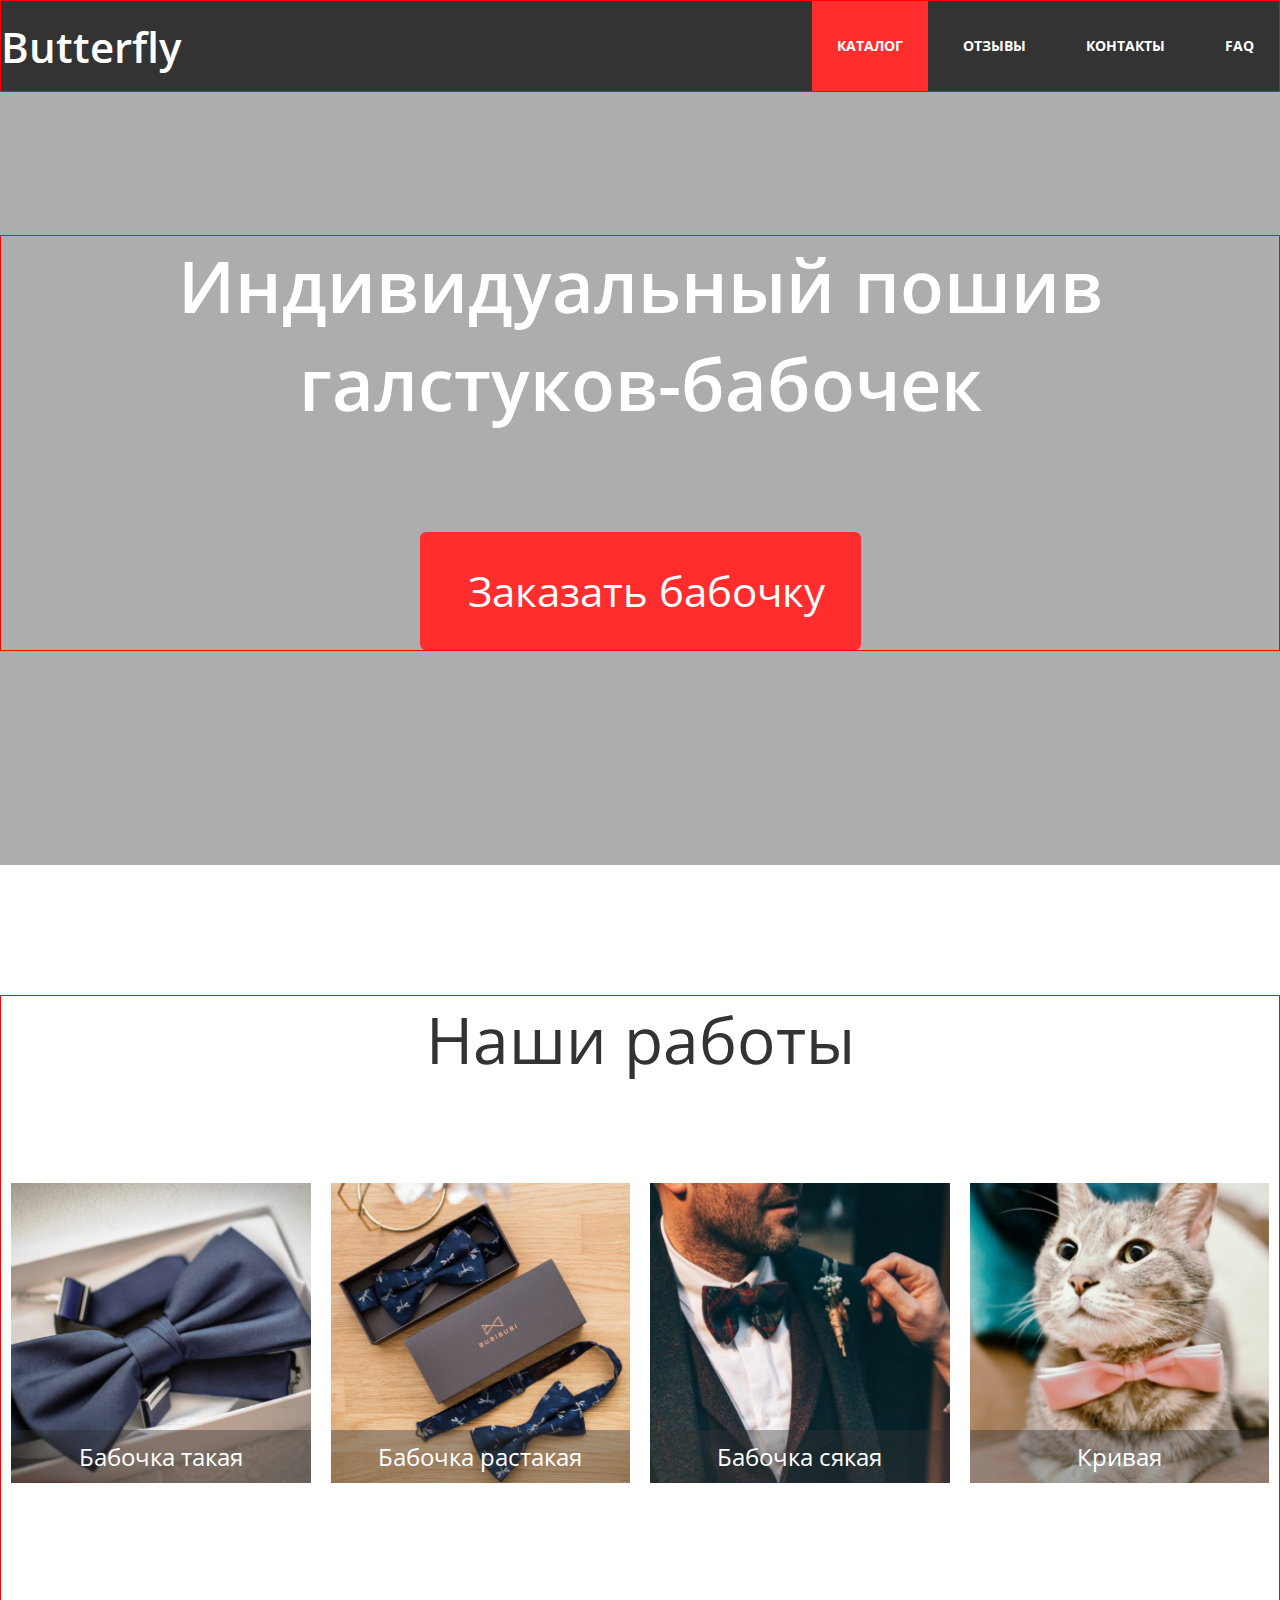
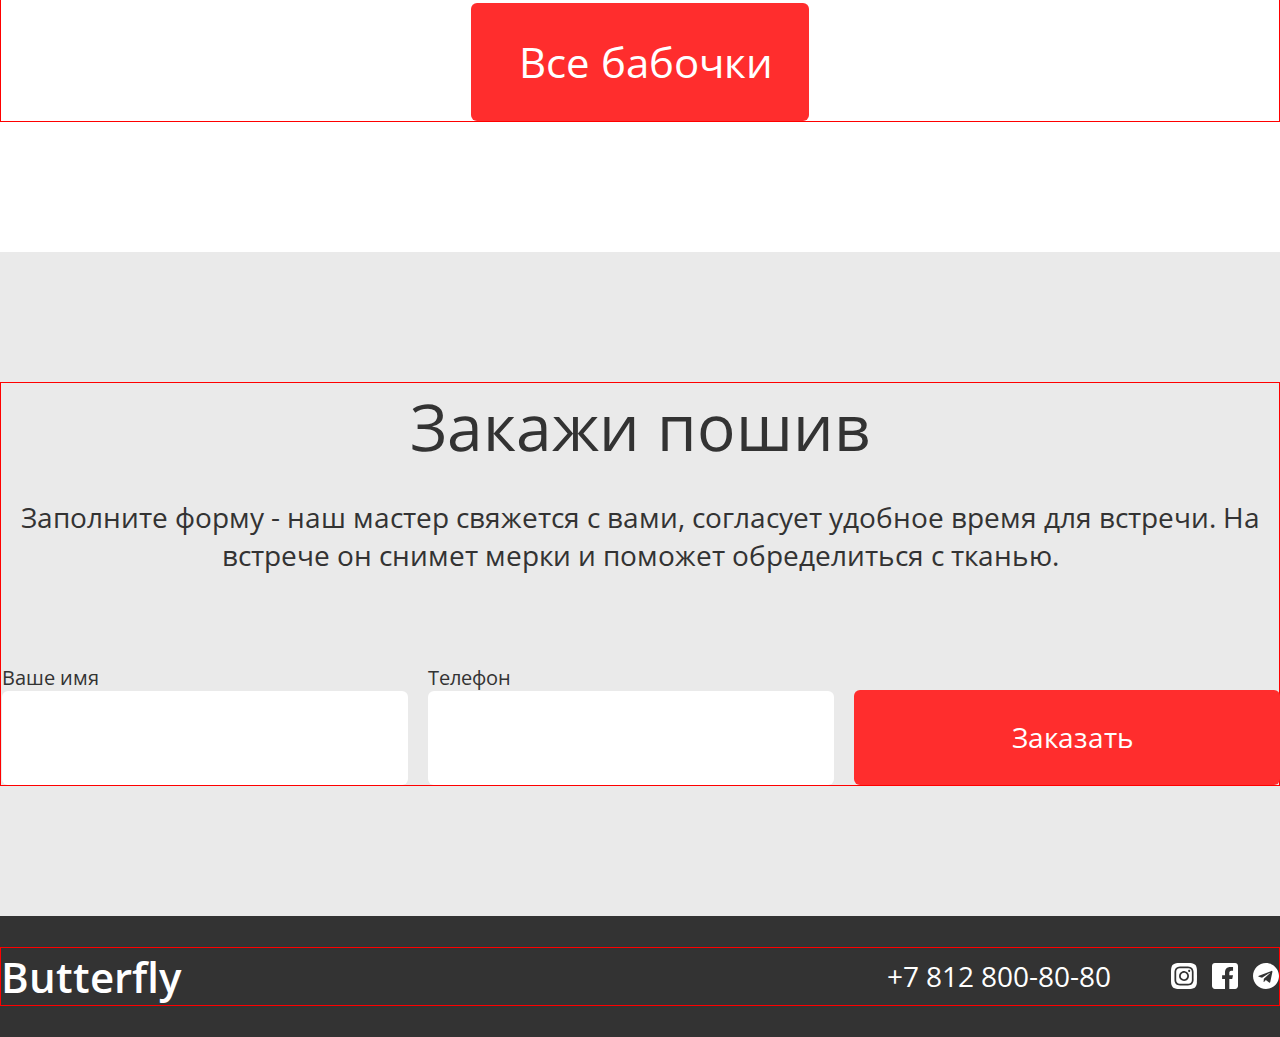
==== commit 37ad9ac2: "сделал страницу отзывов,слайдер,кнопки prev и next" ====
--- a/www/index.html
+++ b/www/index.html
@@ -16,7 +16,7 @@
         <nav class="main-nav">
           <ul>
             <li><a href="catalog.html">Каталог</a></li>
-            <li><a href="">Отзывы</a></li>
+            <li><a href="reviews.html">Отзывы</a></li>
             <li><a href="contacts.html">Контакты</a></li>
             <li><a href="faq.html">FAQ</a></li>
           </ul>
--- a/www/style/style.css
+++ b/www/style/style.css
@@ -38,6 +38,99 @@
 
 body {
   font-family: "Open Sans", Arial, "Helvetica Neue", Helvetica, sans-serif;
+}
+
+/* Slider */
+.slick-slider {
+  position: relative;
+  display: block;
+  box-sizing: border-box;
+  -webkit-touch-callout: none;
+  -webkit-user-select: none;
+  -khtml-user-select: none;
+  -moz-user-select: none;
+  -ms-user-select: none;
+  user-select: none;
+  -ms-touch-action: pan-y;
+  touch-action: pan-y;
+  -webkit-tap-highlight-color: transparent;
+}
+
+.slick-list {
+  position: relative;
+  overflow: hidden;
+  display: block;
+  margin: 0;
+  padding: 0;
+}
+.slick-list:focus {
+  outline: none;
+}
+.slick-list.dragging {
+  cursor: pointer;
+  cursor: hand;
+}
+
+.slick-slider .slick-track,
+.slick-slider .slick-list {
+  -webkit-transform: translate3d(0, 0, 0);
+  -moz-transform: translate3d(0, 0, 0);
+  -ms-transform: translate3d(0, 0, 0);
+  -o-transform: translate3d(0, 0, 0);
+  transform: translate3d(0, 0, 0);
+}
+
+.slick-track {
+  position: relative;
+  left: 0;
+  top: 0;
+  display: block;
+  margin-left: auto;
+  margin-right: auto;
+}
+.slick-track:before, .slick-track:after {
+  content: "";
+  display: table;
+}
+.slick-track:after {
+  clear: both;
+}
+.slick-loading .slick-track {
+  visibility: hidden;
+}
+
+.slick-slide {
+  float: left;
+  height: 100%;
+  min-height: 1px;
+  display: none;
+}
+[dir=rtl] .slick-slide {
+  float: right;
+}
+.slick-slide img {
+  display: block;
+}
+.slick-slide.slick-loading img {
+  display: none;
+}
+.slick-slide.dragging img {
+  pointer-events: none;
+}
+.slick-initialized .slick-slide {
+  display: block;
+}
+.slick-loading .slick-slide {
+  visibility: hidden;
+}
+.slick-vertical .slick-slide {
+  display: block;
+  height: auto;
+  border: 1px solid transparent;
+}
+
+.slick-arrow.slick-hidden {
+  display: none;
 }
 
 .header {
@@ -53,6 +146,7 @@
 .header-inner {
   max-width: 1293px;
   margin: 0 auto;
+  border: 1px solid red;
 }
 
 .header-wrap {
@@ -183,6 +277,7 @@
 .promo-inner {
   max-width: 1293px;
   margin: 0 auto;
+  border: 1px solid red;
 }
 
 .promo-title {
@@ -261,6 +356,7 @@
 .portfolio-inner {
   max-width: 1293px;
   margin: 0 auto;
+  border: 1px solid red;
 }
 
 .portfolio-title {
@@ -356,6 +452,7 @@
 .order-inner {
   max-width: 1293px;
   margin: 0 auto;
+  border: 1px solid red;
 }
 
 .order-title {
@@ -401,6 +498,7 @@
 .contacts-inner {
   max-width: 1293px;
   margin: 0 auto;
+  border: 1px solid red;
 }
 
 .contacts-title {
@@ -553,6 +651,7 @@
 .footer-inner {
   max-width: 1293px;
   margin: 0 auto;
+  border: 1px solid red;
 }
 
 .footer-wrap {
@@ -615,6 +714,7 @@
 .faq-inner {
   max-width: 1293px;
   margin: 0 auto;
+  border: 1px solid red;
 }
 
 .faq-title {
@@ -683,4 +783,120 @@
   height: 2px;
   top: 49px;
 }
-/*# sourceMappingURL=[data-uri] */
+
+.reviews {
+  padding-top: 240px;
+  padding-bottom: 130px;
+}
+
+.reviews-inner {
+  max-width: 1293px;
+  margin: 0 auto;
+  border: 1px solid red;
+}
+
+.reviews-title {
+  margin: 0;
+  font-family: "Open Sans", Arial, "Helvetica Neue", Helvetica, sans-serif;
+  font-weight: 400;
+  font-size: 64px;
+  line-height: 87px;
+  text-align: center;
+  color: #333333;
+}
+@media (max-width: 1279px) {
+  .reviews-title {
+    font-size: 60px;
+    line-height: 82px;
+  }
+}
+@media (max-width: 767px) {
+  .reviews-title {
+    font-size: 36px;
+    line-height: 49px;
+  }
+}
+
+.reviews-wrap {
+  margin-top: 80px;
+  width: 66.66%;
+  margin: 70px auto 0;
+}
+
+.reviews-ava {
+  flex-basis: 37, 5%;
+}
+
+.reviews-photo {
+  width: 304px;
+  height: 304px;
+}
+
+.reviews-content {
+  flex-basis: 62, 5%;
+  margin-left: 22px;
+}
+
+.review-name {
+  font-size: 48px;
+  line-height: 65px;
+}
+
+.review-quote {
+  margin: 40px 0 0 0;
+  font-size: 24px;
+  line-height: 33px;
+}
+
+.reviews-slider {
+  position: relative;
+  display: flex !important;
+}
+
+.slick-arrow {
+  position: absolute;
+  top: 0;
+  bottom: 0;
+  margin: auto;
+  width: 60px;
+  height: 60px;
+  font-size: 0;
+  border: none;
+  background-size: contain;
+  cursor: pointer;
+}
+
+.slick-prev {
+  background-image: url("../images/arrow-prev.png");
+  left: -198px;
+}
+
+.slick-next {
+  background-image: url("../images/arrow-next.png");
+  right: -198px;
+}
+
+.slick-dots {
+  display: flex;
+  justify-content: center;
+  padding: 0;
+  margin: 0;
+  list-style: none;
+}
+.slick-dots li {
+  margin: 0 5px;
+}
+.slick-dots .slick-active button {
+  background-color: #FF2D2D;
+}
+.slick-dots button {
+  width: 18px;
+  height: 18px;
+  padding: 0;
+  font-size: 0;
+  border: 2px solid #FF2D2D;
+  border-radius: 50%;
+  background-color: rgba(0, 0, 0, 0);
+  cursor: pointer;
+}
+/*# sourceMappingURL=[data-uri] */
